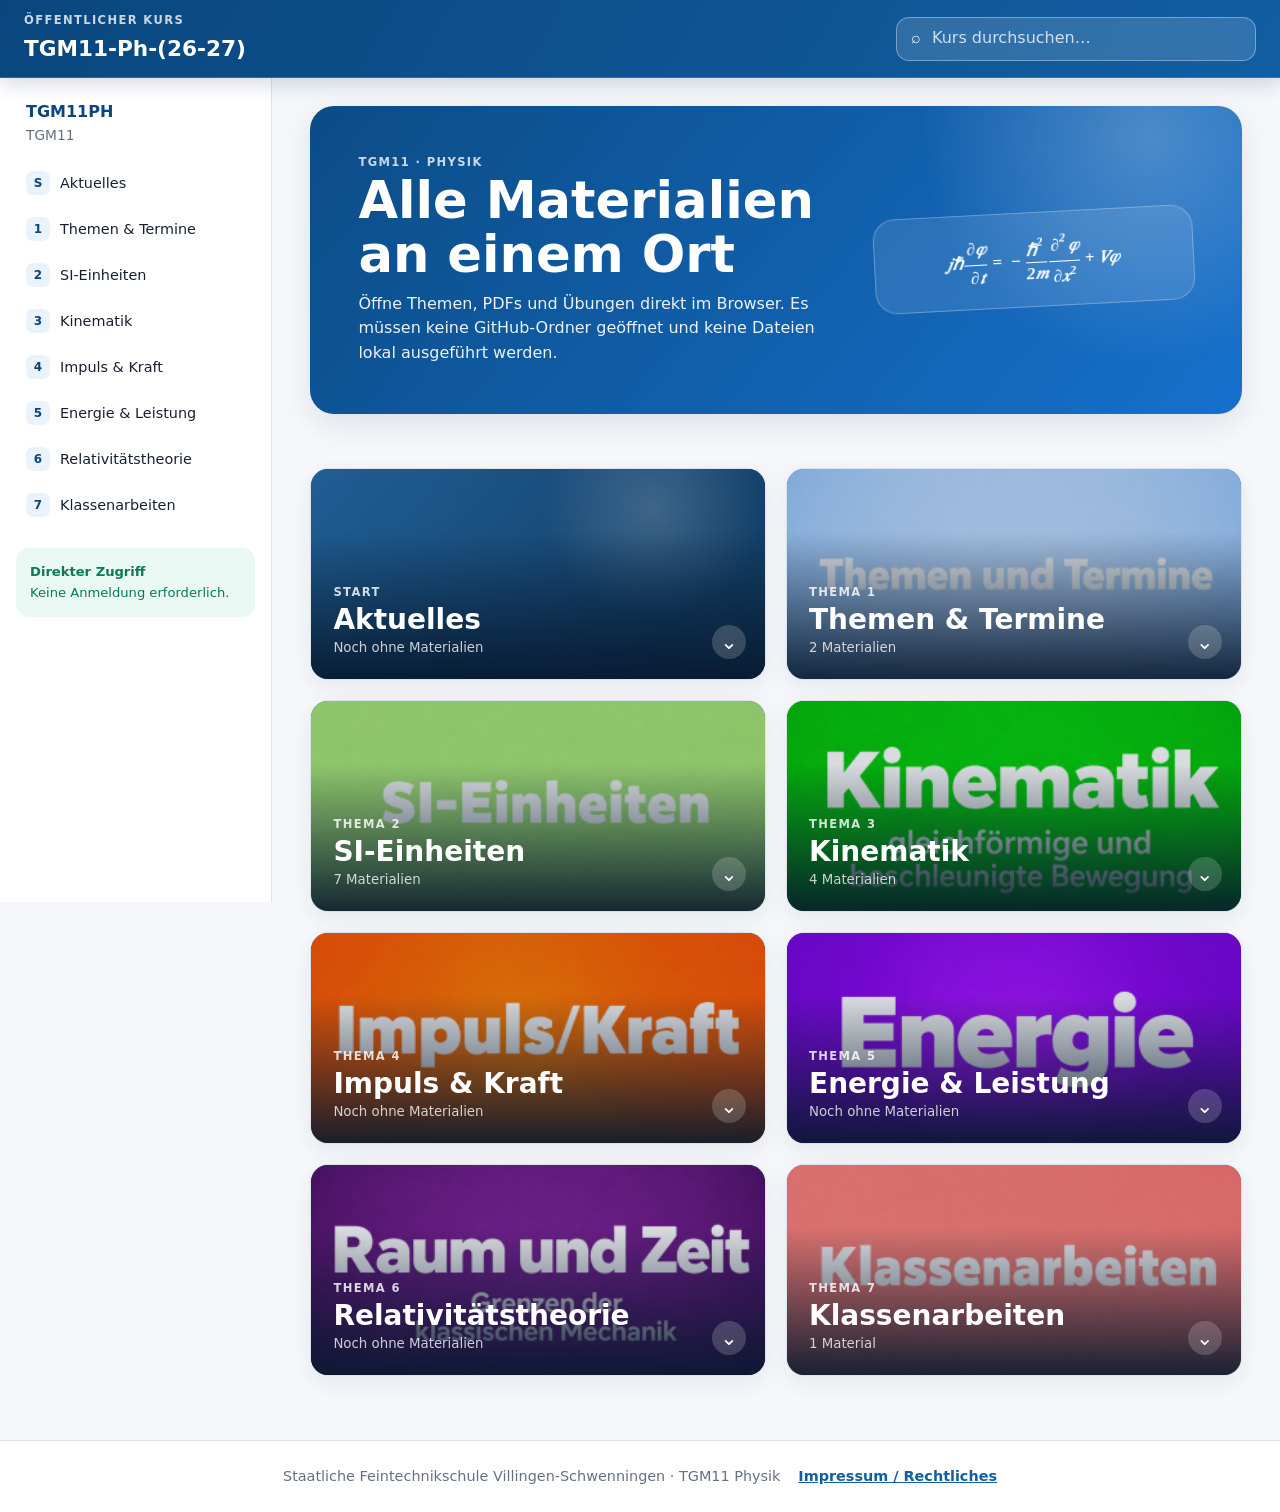
==== index.html @ a27d0e91 "Add files via upload" ====
<!doctype html>
<html lang="de">
<head>
  <meta charset="utf-8">
  <meta name="viewport" content="width=device-width, initial-scale=1">
  <meta name="description" content="Öffentliche Kursseite mit automatisch erkannten Materialien">
  <meta name="theme-color" content="#115ea3">
  <title>Kurs</title>
  <link rel="stylesheet" href="assets/styles.css">
  <script defer src="data/course-data.js"></script>
  <script defer src="assets/app.js"></script>
</head>
<body>
  <a class="skip-link" href="#main">Zum Inhalt springen</a>
  <header class="site-header">
    <div class="header-inner">
      <button class="menu-button" id="menuButton" type="button" aria-label="Navigation öffnen" aria-controls="sidebar" aria-expanded="false">☰</button>
      <div class="brand">
        <div>
          <p class="eyebrow">Öffentlicher Kurs</p>
          <h1 id="courseTitle">Moodle-Kurs</h1>
        </div>
      </div>
      <div class="header-actions">
        <label class="search" aria-label="Kurs durchsuchen">
          <span aria-hidden="true">⌕</span>
          <input id="searchInput" type="search" placeholder="Kurs durchsuchen…" autocomplete="off">
        </label>
      </div>
    </div>
  </header>

  <div class="layout">
    <aside class="sidebar" id="sidebar" aria-label="Kursnavigation">
      <div class="course-meta">
        <strong id="courseShortname"></strong>
        <span id="courseCategory"></span>
      </div>
      <nav id="sectionNav"></nav>
      <div class="sidebar-note">
        <strong>Direkter Zugriff</strong>
        <span>Keine Anmeldung erforderlich.</span>
      </div>
    </aside>

    <main id="main" class="main-content" tabindex="-1">
      <section class="hero" id="hero">
        <div>
          <p class="eyebrow">TGM11 · Physik</p>
          <h2>Alle Materialien an einem Ort</h2>
          <p>Öffne Themen, PDFs und Übungen direkt im Browser. Es müssen keine GitHub-Ordner geöffnet und keine Dateien lokal ausgeführt werden.</p>
        </div>
        <div class="hero-symbol" aria-label="Zeitabhängige Schrödingergleichung">
          <math xmlns="http://www.w3.org/1998/Math/MathML" display="block">
            <mrow>
              <mi>j</mi><mo>⁢</mo><mi>ℏ</mi>
              <mfrac><mrow><mo>∂</mo><mi>φ</mi></mrow><mrow><mo>∂</mo><mi>t</mi></mrow></mfrac>
              <mo>=</mo><mo>−</mo>
              <mfrac><msup><mi>ℏ</mi><mn>2</mn></msup><mrow><mn>2</mn><mi>m</mi></mrow></mfrac>
              <mfrac><mrow><msup><mo>∂</mo><mn>2</mn></msup><mi>φ</mi></mrow><mrow><mo>∂</mo><msup><mi>x</mi><mn>2</mn></msup></mrow></mfrac>
              <mo>+</mo><mi>V</mi><mo>⁢</mo><mi>φ</mi>
            </mrow>
          </math>
        </div>
      </section>

      <div id="searchStatus" class="search-status" role="status" aria-live="polite"></div>
      <section id="courseGrid" class="course-grid" aria-label="Kursbereiche"></section>
      <section id="emptySearch" class="empty-state" hidden>
        <div aria-hidden="true">⌕</div>
        <h2>Keine Treffer</h2>
        <p>Versuche einen anderen Suchbegriff.</p>
      </section>
    </main>
  </div>

  <footer class="site-footer">
    <span>Staatliche Feintechnikschule Villingen-Schwenningen · TGM11 Physik</span>
    <a href="impressum.html">Impressum / Rechtliches</a>
  </footer>

  <div class="modal" id="viewerModal" hidden>
    <div class="modal-backdrop" data-close-modal></div>
    <section class="modal-panel" role="dialog" aria-modal="true" aria-labelledby="viewerTitle">
      <header class="modal-header">
        <div>
          <p class="eyebrow" id="viewerType">Material</p>
          <h2 id="viewerTitle">Material</h2>
        </div>
        <div class="modal-actions">
          <a id="openNewTab" class="button secondary" href="#" target="_blank" rel="noopener" hidden>Neuer Tab</a>
          <a id="downloadFile" class="button secondary" href="#" download hidden>Download</a>
          <button class="icon-button" type="button" data-close-modal aria-label="Schließen">×</button>
        </div>
      </header>
      <div class="modal-body" id="viewerBody"></div>
    </section>
  </div>

  <template id="sectionTemplate">
    <article class="section-card">
      <button class="section-cover" type="button" aria-expanded="false">
        <span class="cover-image" aria-hidden="true"></span>
        <span class="cover-overlay"></span>
        <span class="cover-text">
          <span class="section-number"></span>
          <strong class="section-title"></strong>
          <small class="section-count"></small>
        </span>
        <span class="chevron" aria-hidden="true">⌄</span>
      </button>
      <div class="section-content" hidden>
        <div class="section-summary prose"></div>
        <div class="section-items"></div>
      </div>
    </article>
  </template>

  <template id="subsectionTemplate">
    <section class="subsection">
      <button class="subsection-toggle" type="button" aria-expanded="false">
        <span><span class="item-icon" aria-hidden="true">▦</span><strong class="subsection-title"></strong></span>
        <span class="subsection-meta"></span>
        <span class="chevron" aria-hidden="true">⌄</span>
      </button>
      <div class="subsection-body" hidden>
        <div class="subsection-summary prose"></div>
        <div class="subsection-items"></div>
      </div>
    </section>
  </template>
</body>
</html>
---- assets/styles.css ----
:root {
  --blue: #115ea3;
  --blue-dark: #0a467d;
  --blue-soft: #eaf3fb;
  --ink: #172033;
  --muted: #667085;
  --surface: #ffffff;
  --surface-alt: #f5f7fa;
  --border: #dbe2ea;
  --success: #087a55;
  --shadow: 0 10px 30px rgba(17, 38, 64, 0.10);
  --radius: 18px;
}

* { box-sizing: border-box; }
html { scroll-behavior: smooth; }
body {
  margin: 0;
  color: var(--ink);
  background: var(--surface-alt);
  font-family: Inter, ui-sans-serif, system-ui, -apple-system, BlinkMacSystemFont, "Segoe UI", sans-serif;
  line-height: 1.55;
}
button, input { font: inherit; }
a { color: var(--blue); }
[hidden] { display: none !important; }

.skip-link {
  position: fixed;
  top: 8px;
  left: 8px;
  z-index: 100;
  padding: 10px 14px;
  border-radius: 10px;
  color: white;
  background: var(--blue-dark);
  transform: translateY(-150%);
}
.skip-link:focus { transform: translateY(0); }

.site-header {
  position: sticky;
  top: 0;
  z-index: 30;
  border-bottom: 1px solid rgba(255,255,255,.16);
  color: white;
  background: linear-gradient(120deg, var(--blue-dark), var(--blue));
  box-shadow: 0 5px 20px rgba(0, 38, 74, .18);
}
.header-inner {
  min-height: 76px;
  padding: 12px 24px;
  display: flex;
  align-items: center;
  gap: 16px;
}
.brand { display: flex; align-items: center; min-width: 0; }
.brand h1 { margin: 0; font-size: clamp(1rem, 2vw, 1.35rem); white-space: nowrap; overflow: hidden; text-overflow: ellipsis; }
.eyebrow { margin: 0 0 2px; font-size: .72rem; font-weight: 800; letter-spacing: .12em; text-transform: uppercase; opacity: .78; }
.header-actions { margin-left: auto; }
.search {
  width: min(360px, 36vw);
  min-height: 44px;
  padding: 0 14px;
  display: flex;
  align-items: center;
  gap: 9px;
  border: 1px solid rgba(255,255,255,.35);
  border-radius: 13px;
  background: rgba(255,255,255,.14);
  backdrop-filter: blur(8px);
}
.search input { width: 100%; border: 0; outline: 0; color: white; background: transparent; }
.search input::placeholder { color: rgba(255,255,255,.78); }
.menu-button { display: none; border: 0; color: white; background: transparent; font-size: 1.5rem; cursor: pointer; }

.layout { display: grid; grid-template-columns: 272px minmax(0, 1fr); min-height: calc(100vh - 76px); }
.sidebar {
  position: sticky;
  top: 76px;
  align-self: start;
  height: calc(100vh - 76px);
  padding: 22px 16px;
  overflow-y: auto;
  border-right: 1px solid var(--border);
  background: var(--surface);
}
.course-meta { padding: 0 10px 16px; display: grid; }
.course-meta strong { color: var(--blue-dark); }
.course-meta span { color: var(--muted); font-size: .86rem; }
#sectionNav { display: grid; gap: 4px; }
.nav-link {
  width: 100%;
  padding: 9px 10px;
  display: flex;
  align-items: center;
  gap: 10px;
  border: 0;
  border-radius: 10px;
  text-align: left;
  color: var(--ink);
  background: transparent;
  cursor: pointer;
}
.nav-link:hover, .nav-link:focus-visible { color: var(--blue-dark); background: var(--blue-soft); }
.nav-number { width: 24px; height: 24px; display: grid; place-items: center; border-radius: 7px; color: var(--blue-dark); background: var(--blue-soft); font-size: .75rem; font-weight: 800; }
.nav-title { overflow: hidden; text-overflow: ellipsis; white-space: nowrap; font-size: .9rem; }
.sidebar-note { margin-top: 22px; padding: 14px; display: grid; border-radius: 13px; color: var(--success); background: #eaf8f3; font-size: .82rem; }

.main-content { width: min(1260px, 100%); margin: 0 auto; padding: 28px clamp(18px, 3vw, 42px) 64px; }
.hero {
  min-height: 210px;
  padding: clamp(24px, 4vw, 48px);
  display: flex;
  align-items: center;
  justify-content: space-between;
  gap: 28px;
  overflow: hidden;
  border-radius: 24px;
  color: white;
  background: radial-gradient(circle at 90% 10%, rgba(255,255,255,.24), transparent 26%), linear-gradient(130deg, #0b4c86, #1670cc);
  box-shadow: var(--shadow);
}
.hero h2 { margin: 0 0 10px; font-size: clamp(1.8rem, 4vw, 3.2rem); line-height: 1.05; }
.hero p:not(.eyebrow) { max-width: 700px; margin: 0; opacity: .92; }
.hero-symbol {
  flex: 0 1 520px;
  max-width: 52%;
  padding: 22px 24px;
  overflow-x: auto;
  border: 1px solid rgba(255,255,255,.28);
  border-radius: 22px;
  color: white;
  background: rgba(255,255,255,.1);
  transform: rotate(-3deg);
}
.hero-symbol math {
  min-width: max-content;
  font: italic 700 clamp(.82rem, 1.35vw, 1.3rem) "Cambria Math", "STIX Two Math", "Times New Roman", serif;
}
.search-status { min-height: 24px; margin: 20px 2px 10px; color: var(--muted); font-size: .9rem; }
.course-grid { display: grid; grid-template-columns: repeat(2, minmax(0, 1fr)); gap: 20px; }

.section-card { overflow: hidden; border: 1px solid var(--border); border-radius: var(--radius); background: var(--surface); box-shadow: 0 7px 22px rgba(17,38,64,.07); transition: transform .18s ease, box-shadow .18s ease; }
.section-card:hover { transform: translateY(-2px); box-shadow: var(--shadow); }
.section-card.open { grid-column: 1 / -1; }
.section-cover {
  position: relative;
  width: 100%;
  min-height: 210px;
  padding: 0;
  overflow: hidden;
  border: 0;
  display: block;
  text-align: left;
  color: white;
  background: linear-gradient(135deg, #205b8e, #163e67);
  cursor: pointer;
}
.cover-image { position: absolute; inset: 0; background-position: center; background-size: cover; transform: scale(1.02); transition: transform .3s ease; }
.section-cover:hover .cover-image { transform: scale(1.06); }
.cover-overlay { position: absolute; inset: 0; background: linear-gradient(to top, rgba(7,25,46,.92), rgba(7,25,46,.15) 70%); }
.cover-text { position: absolute; inset: auto 22px 20px; display: grid; gap: 2px; }
.section-number { font-size: .72rem; font-weight: 800; letter-spacing: .12em; text-transform: uppercase; opacity: .82; }
.section-title { font-size: clamp(1.25rem, 2.3vw, 1.75rem); line-height: 1.15; }
.section-count { opacity: .78; }
.chevron { transition: transform .2s ease; }
.section-cover > .chevron { position: absolute; right: 19px; bottom: 20px; width: 34px; height: 34px; display: grid; place-items: center; border-radius: 50%; background: rgba(255,255,255,.18); font-size: 1.3rem; }
.section-card.open .section-cover > .chevron, [aria-expanded="true"] > .chevron { transform: rotate(180deg); }
.section-content { padding: 22px; }
.section-summary:not(:empty) { margin-bottom: 18px; padding: 16px; border-radius: 13px; background: var(--blue-soft); }
.section-items { display: grid; gap: 12px; }

.subsection { overflow: hidden; border: 1px solid var(--border); border-radius: 14px; background: #fbfcfe; }
.subsection-toggle { width: 100%; min-height: 58px; padding: 12px 15px; display: grid; grid-template-columns: minmax(0,1fr) auto auto; align-items: center; gap: 10px; border: 0; text-align: left; color: var(--ink); background: transparent; cursor: pointer; }
.subsection-toggle:hover { background: var(--blue-soft); }
.subsection-toggle > span:first-child { display: flex; align-items: center; gap: 10px; min-width: 0; }
.subsection-title { overflow-wrap: anywhere; }
.subsection-meta { color: var(--muted); font-size: .82rem; }
.subsection-body { padding: 0 14px 14px; }
.subsection-items { display: grid; gap: 9px; }
.subsection-summary:not(:empty) { margin-bottom: 10px; }

.material {
  width: 100%;
  min-height: 62px;
  padding: 11px 13px;
  display: grid;
  grid-template-columns: 40px minmax(0,1fr) auto;
  align-items: center;
  gap: 12px;
  border: 1px solid var(--border);
  border-radius: 12px;
  text-align: left;
  color: var(--ink);
  background: white;
}
button.material { cursor: pointer; }
button.material:hover, button.material:focus-visible { border-color: #8cb8dd; background: #f7fbff; }
.item-icon { width: 36px; height: 36px; display: inline-grid; place-items: center; border-radius: 10px; color: var(--blue-dark); background: var(--blue-soft); font-weight: 900; }
.material-copy { min-width: 0; display: grid; }
.material-title { font-weight: 750; overflow-wrap: anywhere; }
.material-meta { color: var(--muted); font-size: .8rem; }
.material-action { color: var(--blue); font-size: .82rem; font-weight: 750; }
.notice { background: #fffaf0; border-color: #ead8ad; }
a.notice { text-decoration: none; cursor: pointer; }
a.notice:hover, a.notice:focus-visible { border-color: #d5ad4c; background: #fff6df; }
.notice .item-icon { color: #7c5b16; background: #f7eac8; }
.empty-material { color: var(--muted); background: var(--surface-alt); }
.folder-list { padding: 0; margin: 8px 0 0; display: grid; gap: 8px; list-style: none; }

.prose { overflow-wrap: anywhere; }
.prose > :first-child { margin-top: 0; }
.prose > :last-child { margin-bottom: 0; }
.prose img { max-width: 100%; height: auto; }
.prose table { width: 100% !important; border-collapse: collapse; }
.prose td, .prose th { padding: 8px; border: 1px solid var(--border); vertical-align: top; }

.empty-state { padding: 60px 20px; text-align: center; color: var(--muted); }
.empty-state div { font-size: 3rem; }
.empty-state h2 { margin-bottom: 2px; color: var(--ink); }

.modal { position: fixed; inset: 0; z-index: 60; }
.modal-backdrop { position: absolute; inset: 0; background: rgba(8,20,36,.72); backdrop-filter: blur(4px); }
.modal-panel { position: absolute; inset: 24px; display: grid; grid-template-rows: auto minmax(0,1fr); overflow: hidden; border-radius: 20px; background: white; box-shadow: 0 24px 80px rgba(0,0,0,.35); }
.modal-header { min-height: 76px; padding: 13px 18px; display: flex; align-items: center; gap: 16px; border-bottom: 1px solid var(--border); }
.modal-header h2 { margin: 0; font-size: clamp(1rem, 2vw, 1.35rem); }
.modal-actions { margin-left: auto; display: flex; align-items: center; gap: 8px; }
.button { min-height: 40px; padding: 8px 12px; display: inline-flex; align-items: center; justify-content: center; border-radius: 10px; text-decoration: none; font-weight: 750; }
.button.secondary { color: var(--blue-dark); background: var(--blue-soft); }
.icon-button { width: 42px; height: 42px; border: 0; border-radius: 12px; color: var(--ink); background: var(--surface-alt); font-size: 1.7rem; cursor: pointer; }
.modal-body { min-height: 0; overflow: auto; background: #eef1f5; }
.viewer-frame { width: 100%; height: 100%; min-height: 520px; border: 0; background: white; }
.page-view { width: min(900px, calc(100% - 30px)); margin: 20px auto; padding: clamp(18px, 4vw, 42px); border-radius: 16px; background: white; box-shadow: var(--shadow); }
body.modal-open { overflow: hidden; }

.site-footer {
  min-height: 72px;
  padding: 18px clamp(18px, 3vw, 42px);
  display: flex;
  align-items: center;
  justify-content: center;
  gap: 18px;
  flex-wrap: wrap;
  border-top: 1px solid var(--border);
  color: var(--muted);
  background: var(--surface);
  font-size: .9rem;
  text-align: center;
}
.site-footer a { font-weight: 750; }

.legal-page { min-height: 100vh; background: var(--surface-alt); }
.legal-header {
  padding: 22px clamp(18px, 4vw, 48px);
  color: white;
  background: linear-gradient(120deg, var(--blue-dark), var(--blue));
  box-shadow: 0 5px 20px rgba(0, 38, 74, .18);
}
.legal-header-inner { width: min(900px, 100%); margin: 0 auto; }
.legal-back {
  display: inline-flex;
  margin-bottom: 18px;
  color: white;
  font-weight: 750;
  text-decoration: none;
}
.legal-back:hover, .legal-back:focus-visible { text-decoration: underline; }
.legal-header h1 { margin: 0; font-size: clamp(2rem, 5vw, 3.4rem); line-height: 1.08; }
.legal-header p { max-width: 680px; margin: 10px 0 0; opacity: .88; }
.legal-main { width: min(900px, calc(100% - 28px)); margin: 28px auto 56px; }
.legal-card {
  padding: clamp(22px, 4vw, 42px);
  border: 1px solid var(--border);
  border-radius: 22px;
  background: var(--surface);
  box-shadow: var(--shadow);
}
.legal-card section + section { margin-top: 30px; padding-top: 26px; border-top: 1px solid var(--border); }
.legal-card h2 { margin: 0 0 10px; color: var(--blue-dark); font-size: clamp(1.15rem, 2vw, 1.4rem); }
.legal-card p { margin: 0; }
.legal-card p + p { margin-top: 10px; }
.legal-address { font-style: normal; }
.legal-updated { color: var(--muted); font-size: .9rem; }

@media (max-width: 900px) {
  .layout { grid-template-columns: 1fr; }
  .menu-button { display: block; }
  .sidebar { position: fixed; top: 76px; bottom: 0; left: 0; z-index: 40; width: min(300px, 86vw); height: auto; transform: translateX(-105%); transition: transform .2s ease; box-shadow: var(--shadow); }
  .sidebar.open { transform: translateX(0); }
  .course-grid { grid-template-columns: 1fr; }
  .section-card.open { grid-column: auto; }
  .hero-symbol { display: none; }
  .search { width: min(44vw, 320px); }
}

@media (max-width: 620px) {
  .header-inner { padding: 10px 12px; }
  .brand .eyebrow { display: none; }
  .search { width: 42px; padding: 0 12px; transition: width .2s ease; }
  .search:focus-within { position: absolute; left: 58px; right: 10px; width: auto; background: var(--blue-dark); }
  .search input { min-width: 0; }
  .main-content { padding: 18px 12px 44px; }
  .hero { min-height: 180px; border-radius: 18px; }
  .section-cover { min-height: 175px; }
  .subsection-toggle { grid-template-columns: minmax(0,1fr) auto; }
  .subsection-meta { display: none; }
  .material { grid-template-columns: 36px minmax(0,1fr); }
  .material-action { display: none; }
  .modal-panel { inset: 0; border-radius: 0; }
  .modal-actions .button { display: none; }
  .modal-header { padding: 10px 12px; }
}

/* Automatisch aufgebaute Materialstruktur */
a.material.external-link { text-decoration: none; cursor: pointer; }
a.material.external-link:hover, a.material.external-link:focus-visible { border-color: #8cb8dd; background: #f7fbff; }
.material-folder { padding: 10px; background: #f7fafe; }
.material-folder > .material { min-height: 52px; background: transparent; border-style: dashed; }
.viewer-media { display: block; width: min(100%, 1100px); max-height: calc(100vh - 170px); margin: auto; background: #000; }
.viewer-audio { display: block; width: min(100%, 700px); margin: 40px auto; }
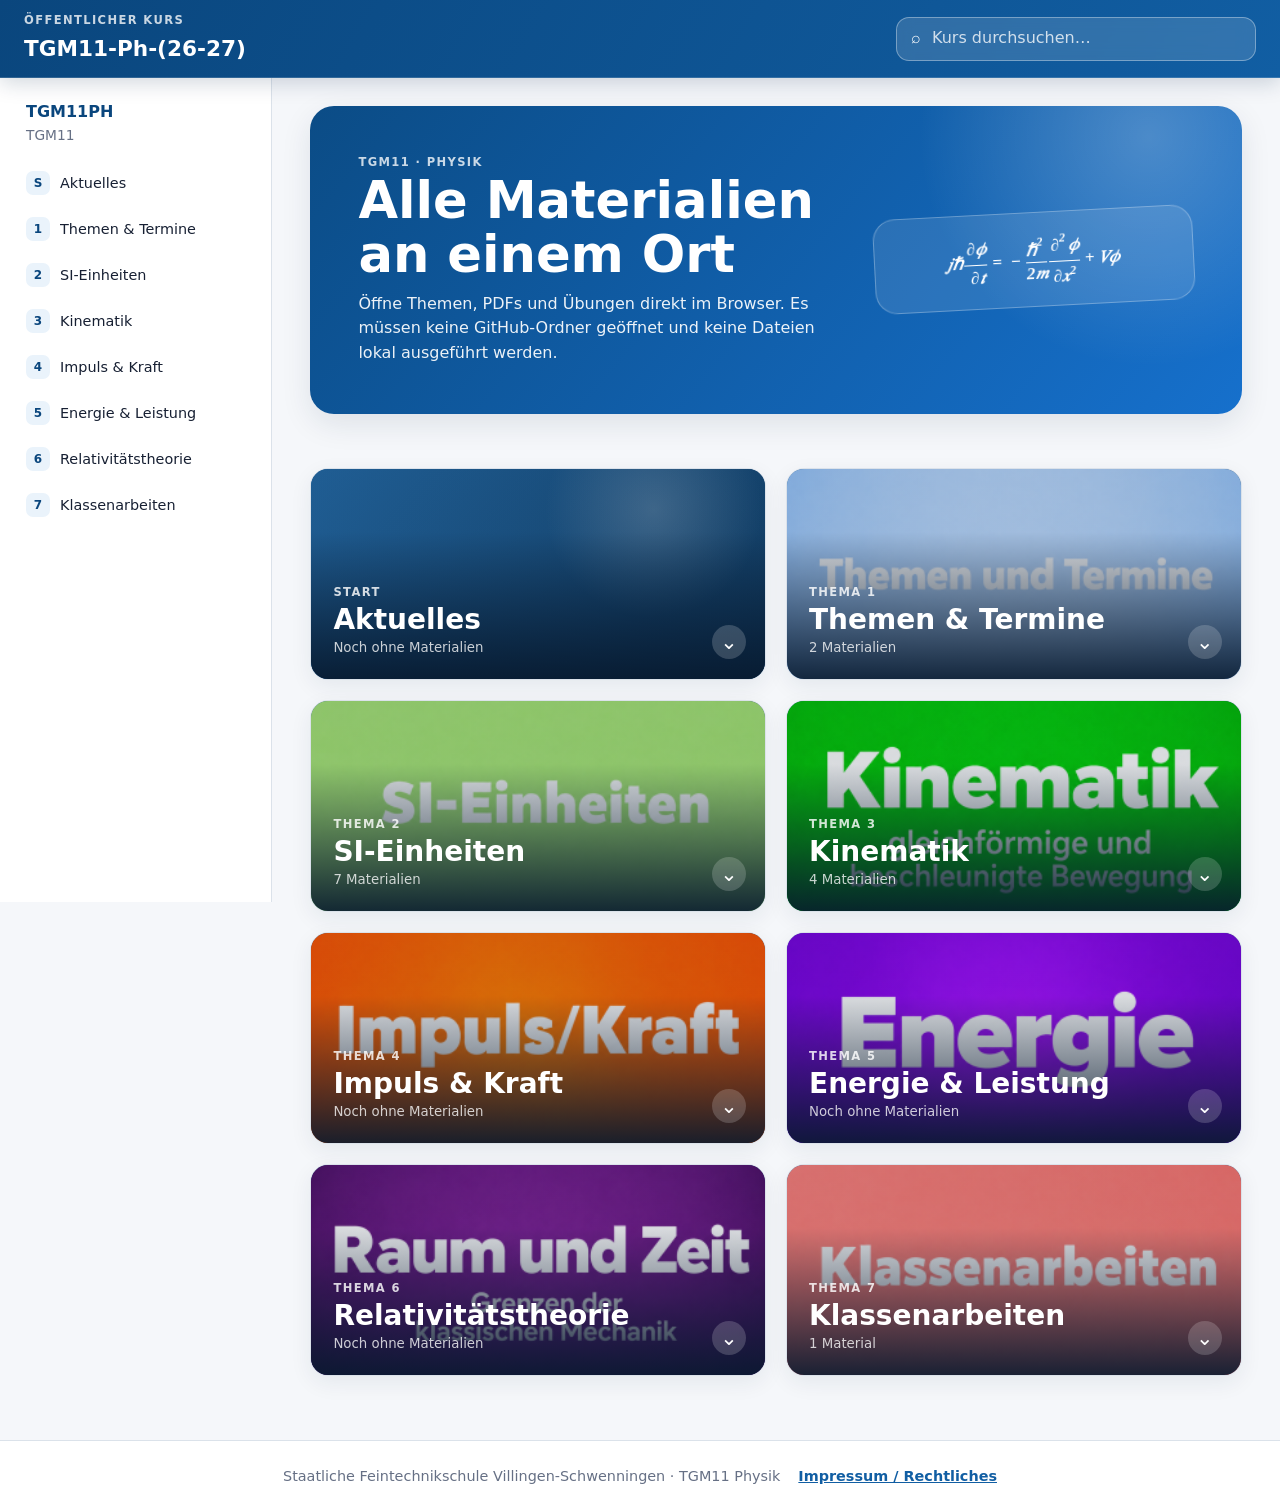
==== commit 75a49ca8: "Add files via upload" ====
--- a/index.html
+++ b/index.html
@@ -37,10 +37,6 @@
         <span id="courseCategory"></span>
       </div>
       <nav id="sectionNav"></nav>
-      <div class="sidebar-note">
-        <strong>Direkter Zugriff</strong>
-        <span>Keine Anmeldung erforderlich.</span>
-      </div>
     </aside>
 
     <main id="main" class="main-content" tabindex="-1">
@@ -54,11 +50,11 @@
           <math xmlns="http://www.w3.org/1998/Math/MathML" display="block">
             <mrow>
               <mi>j</mi><mo>⁢</mo><mi>ℏ</mi>
-              <mfrac><mrow><mo>∂</mo><mi>φ</mi></mrow><mrow><mo>∂</mo><mi>t</mi></mrow></mfrac>
+              <mfrac><mrow><mo>∂</mo><mi>ϕ</mi></mrow><mrow><mo>∂</mo><mi>t</mi></mrow></mfrac>
               <mo>=</mo><mo>−</mo>
               <mfrac><msup><mi>ℏ</mi><mn>2</mn></msup><mrow><mn>2</mn><mi>m</mi></mrow></mfrac>
-              <mfrac><mrow><msup><mo>∂</mo><mn>2</mn></msup><mi>φ</mi></mrow><mrow><mo>∂</mo><msup><mi>x</mi><mn>2</mn></msup></mrow></mfrac>
-              <mo>+</mo><mi>V</mi><mo>⁢</mo><mi>φ</mi>
+              <mfrac><mrow><msup><mo>∂</mo><mn>2</mn></msup><mi>ϕ</mi></mrow><mrow><mo>∂</mo><msup><mi>x</mi><mn>2</mn></msup></mrow></mfrac>
+              <mo>+</mo><mi>V</mi><mo>⁢</mo><mi>ϕ</mi>
             </mrow>
           </math>
         </div>
--- a/assets/styles.css
+++ b/assets/styles.css
@@ -105,7 +105,6 @@
 .nav-link:hover, .nav-link:focus-visible { color: var(--blue-dark); background: var(--blue-soft); }
 .nav-number { width: 24px; height: 24px; display: grid; place-items: center; border-radius: 7px; color: var(--blue-dark); background: var(--blue-soft); font-size: .75rem; font-weight: 800; }
 .nav-title { overflow: hidden; text-overflow: ellipsis; white-space: nowrap; font-size: .9rem; }
-.sidebar-note { margin-top: 22px; padding: 14px; display: grid; border-radius: 13px; color: var(--success); background: #eaf8f3; font-size: .82rem; }
 
 .main-content { width: min(1260px, 100%); margin: 0 auto; padding: 28px clamp(18px, 3vw, 42px) 64px; }
 .hero {
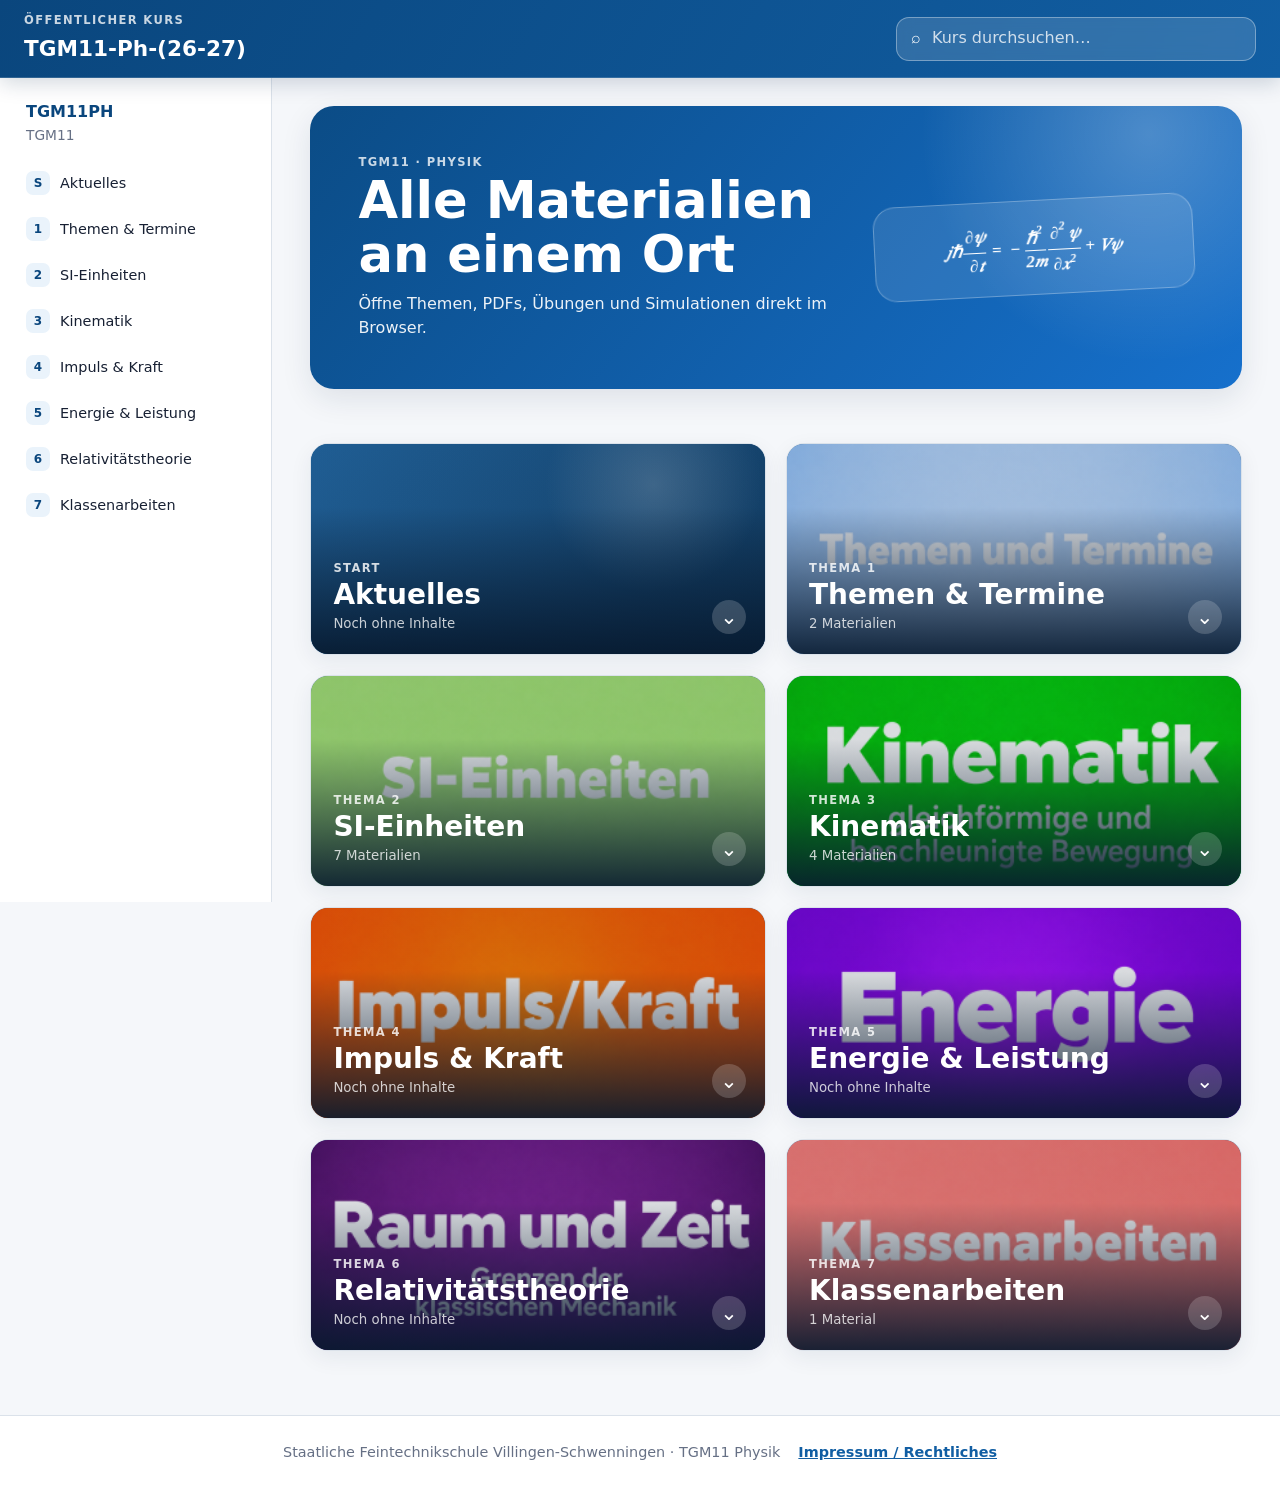
==== commit c0af67ed: "Add files via upload" ====
--- a/index.html
+++ b/index.html
@@ -7,8 +7,7 @@
   <meta name="theme-color" content="#115ea3">
   <title>Kurs</title>
   <link rel="stylesheet" href="assets/styles.css">
-  <script defer src="data/course-data.js"></script>
-  <script defer src="assets/app.js"></script>
+  <script type="module" src="assets/js/app.js"></script>
 </head>
 <body>
   <a class="skip-link" href="#main">Zum Inhalt springen</a>
@@ -42,19 +41,19 @@
     <main id="main" class="main-content" tabindex="-1">
       <section class="hero" id="hero">
         <div>
-          <p class="eyebrow">TGM11 · Physik</p>
-          <h2>Alle Materialien an einem Ort</h2>
-          <p>Öffne Themen, PDFs und Übungen direkt im Browser. Es müssen keine GitHub-Ordner geöffnet und keine Dateien lokal ausgeführt werden.</p>
+          <p class="eyebrow" id="heroEyebrow">TGM11 · Physik</p>
+          <h2 id="heroTitle">Alle Materialien an einem Ort</h2>
+          <p id="heroText">Öffne Themen, PDFs, Übungen und Simulationen direkt im Browser.</p>
         </div>
         <div class="hero-symbol" aria-label="Zeitabhängige Schrödingergleichung">
           <math xmlns="http://www.w3.org/1998/Math/MathML" display="block">
             <mrow>
               <mi>j</mi><mo>⁢</mo><mi>ℏ</mi>
-              <mfrac><mrow><mo>∂</mo><mi>ϕ</mi></mrow><mrow><mo>∂</mo><mi>t</mi></mrow></mfrac>
+              <mfrac><mrow><mo>∂</mo><mi>ψ</mi></mrow><mrow><mo>∂</mo><mi>t</mi></mrow></mfrac>
               <mo>=</mo><mo>−</mo>
               <mfrac><msup><mi>ℏ</mi><mn>2</mn></msup><mrow><mn>2</mn><mi>m</mi></mrow></mfrac>
-              <mfrac><mrow><msup><mo>∂</mo><mn>2</mn></msup><mi>ϕ</mi></mrow><mrow><mo>∂</mo><msup><mi>x</mi><mn>2</mn></msup></mrow></mfrac>
-              <mo>+</mo><mi>V</mi><mo>⁢</mo><mi>ϕ</mi>
+              <mfrac><mrow><msup><mo>∂</mo><mn>2</mn></msup><mi>ψ</mi></mrow><mrow><mo>∂</mo><msup><mi>x</mi><mn>2</mn></msup></mrow></mfrac>
+              <mo>+</mo><mi>V</mi><mo>⁢</mo><mi>ψ</mi>
             </mrow>
           </math>
         </div>
--- a/assets/styles.css
+++ b/assets/styles.css
@@ -318,3 +318,67 @@
 .material-folder > .material { min-height: 52px; background: transparent; border-style: dashed; }
 .viewer-media { display: block; width: min(100%, 1100px); max-height: calc(100vh - 170px); margin: auto; background: #000; }
 .viewer-audio { display: block; width: min(100%, 700px); margin: 40px auto; }
+
+/* Ankündigungen aus verwaltung/ankuendigungen.json */
+.announcement-list {
+  margin-bottom: 14px;
+  display: grid;
+  gap: 10px;
+}
+.announcement {
+  padding: 14px;
+  display: grid;
+  grid-template-columns: 38px minmax(0, 1fr);
+  gap: 12px;
+  border: 1px solid #bdd7ee;
+  border-radius: 13px;
+  background: #f4f9fd;
+}
+.announcement.important {
+  border-color: #e2c172;
+  background: #fff9eb;
+}
+.announcement-icon {
+  width: 36px;
+  height: 36px;
+  display: grid;
+  place-items: center;
+  border-radius: 10px;
+  color: var(--blue-dark);
+  background: var(--blue-soft);
+  font-weight: 900;
+}
+.announcement.important .announcement-icon {
+  color: #765514;
+  background: #f6e8bd;
+}
+.announcement-content { min-width: 0; }
+.announcement-heading {
+  display: flex;
+  align-items: baseline;
+  justify-content: space-between;
+  gap: 12px;
+}
+.announcement-heading time {
+  flex: none;
+  color: var(--muted);
+  font-size: .8rem;
+}
+.announcement-content p {
+  margin: 5px 0 0;
+  white-space: pre-line;
+}
+.announcement-content a {
+  display: inline-block;
+  margin-top: 7px;
+  font-weight: 750;
+}
+.startup-error {
+  width: min(720px, calc(100% - 32px));
+  margin: 60px auto;
+  padding: 28px;
+  border: 1px solid var(--border);
+  border-radius: var(--radius);
+  background: white;
+  box-shadow: var(--shadow);
+}
